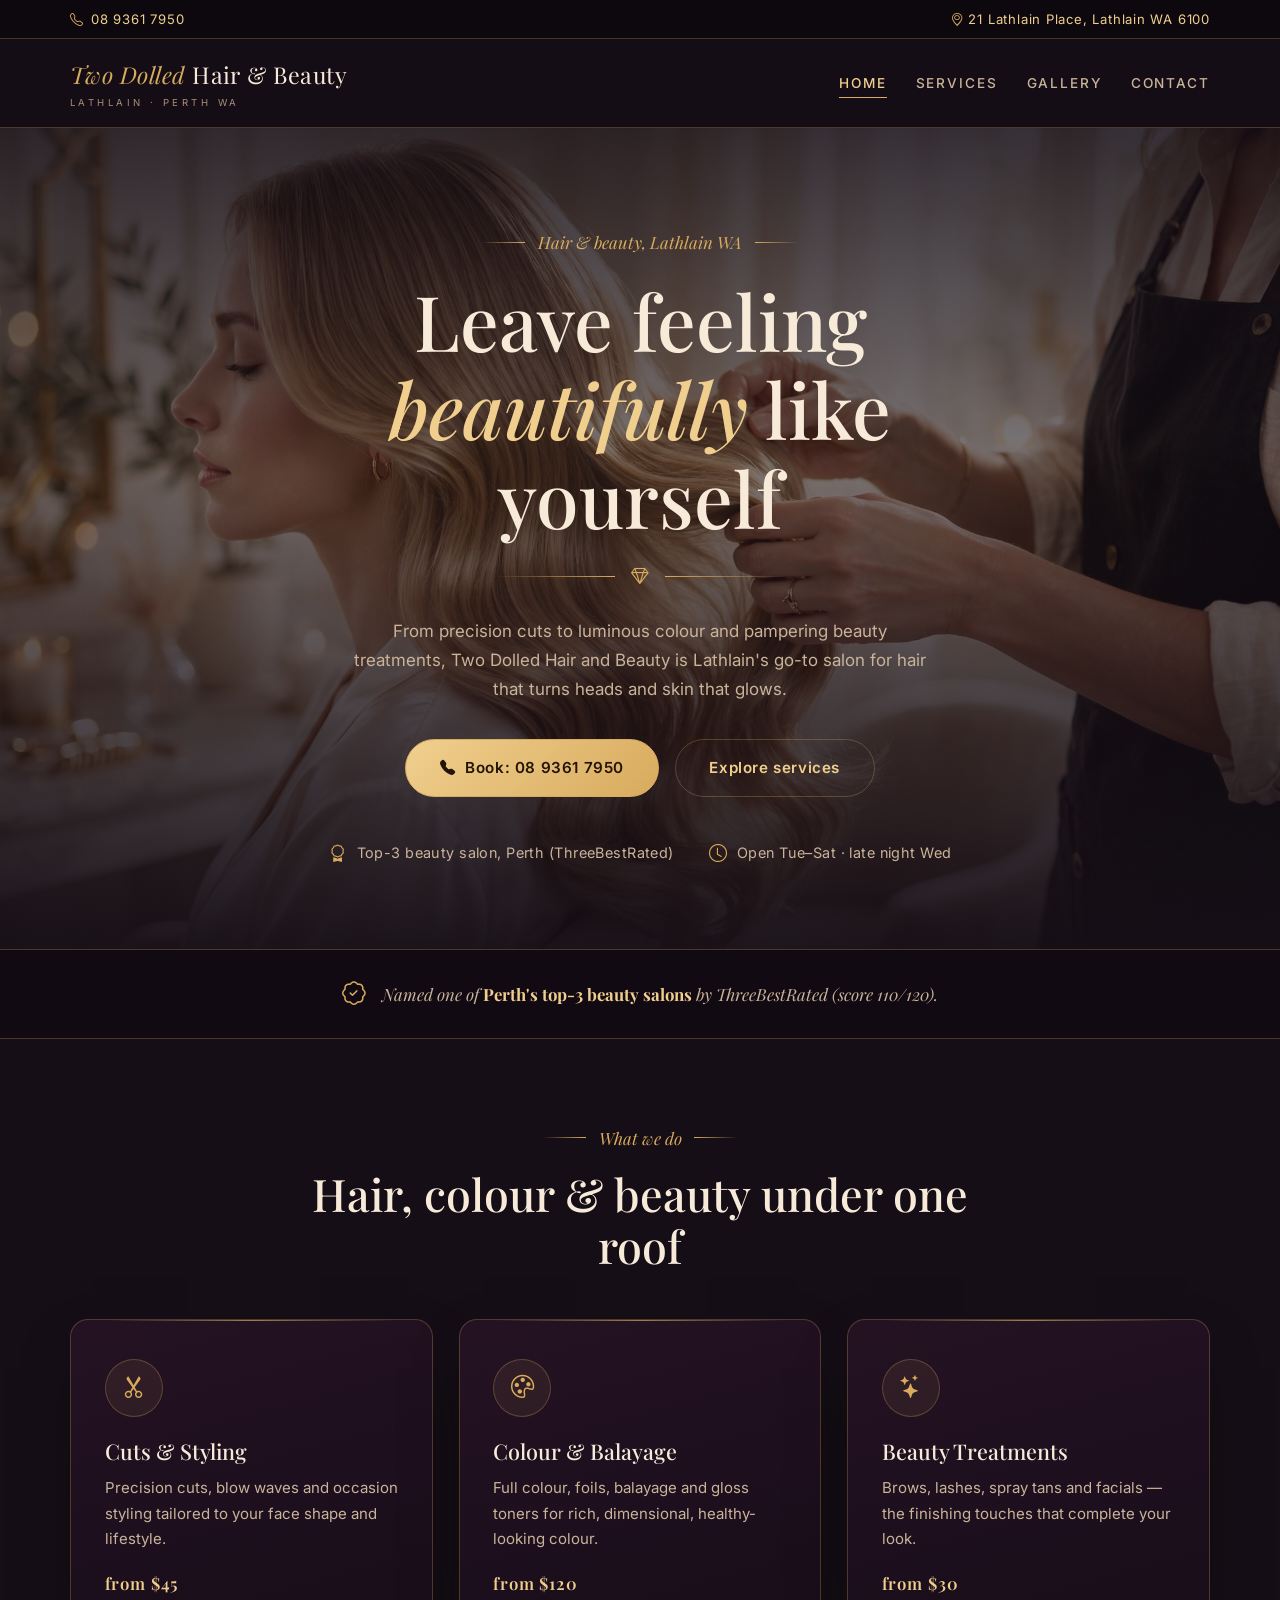
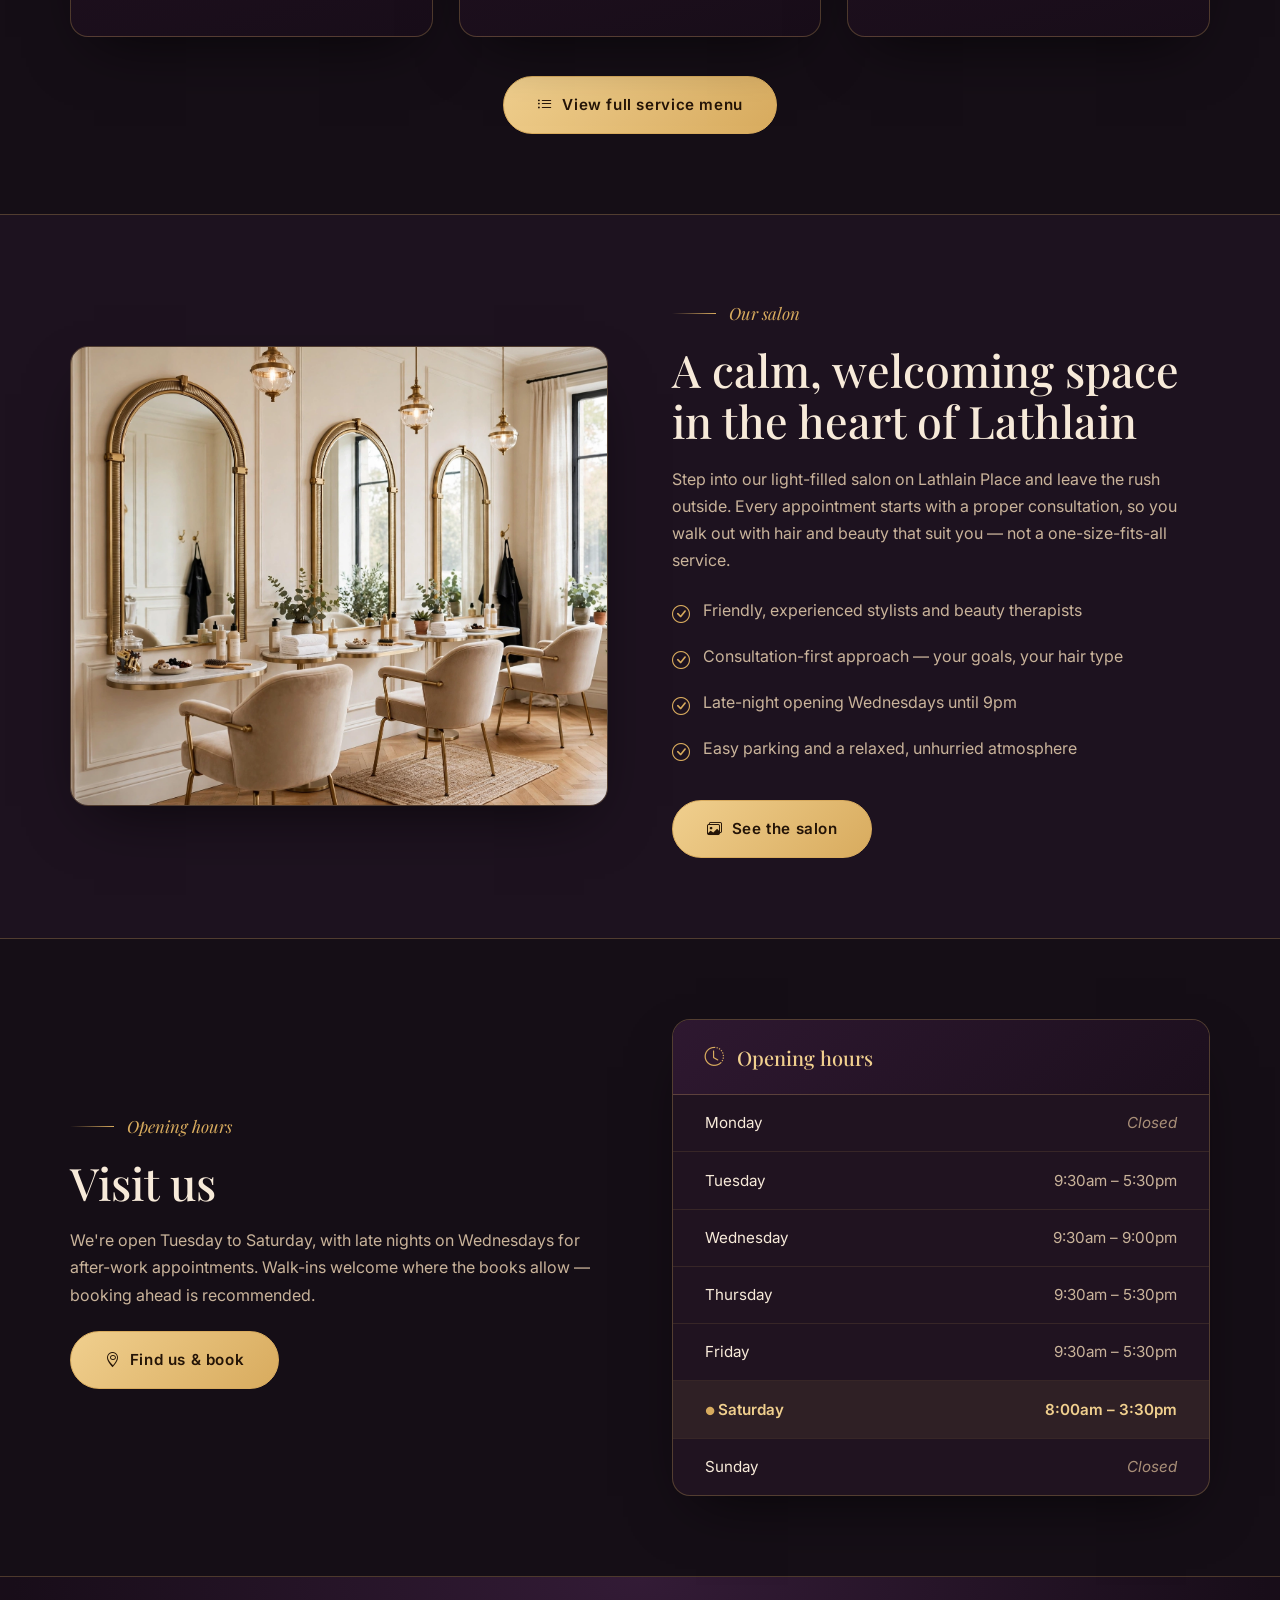
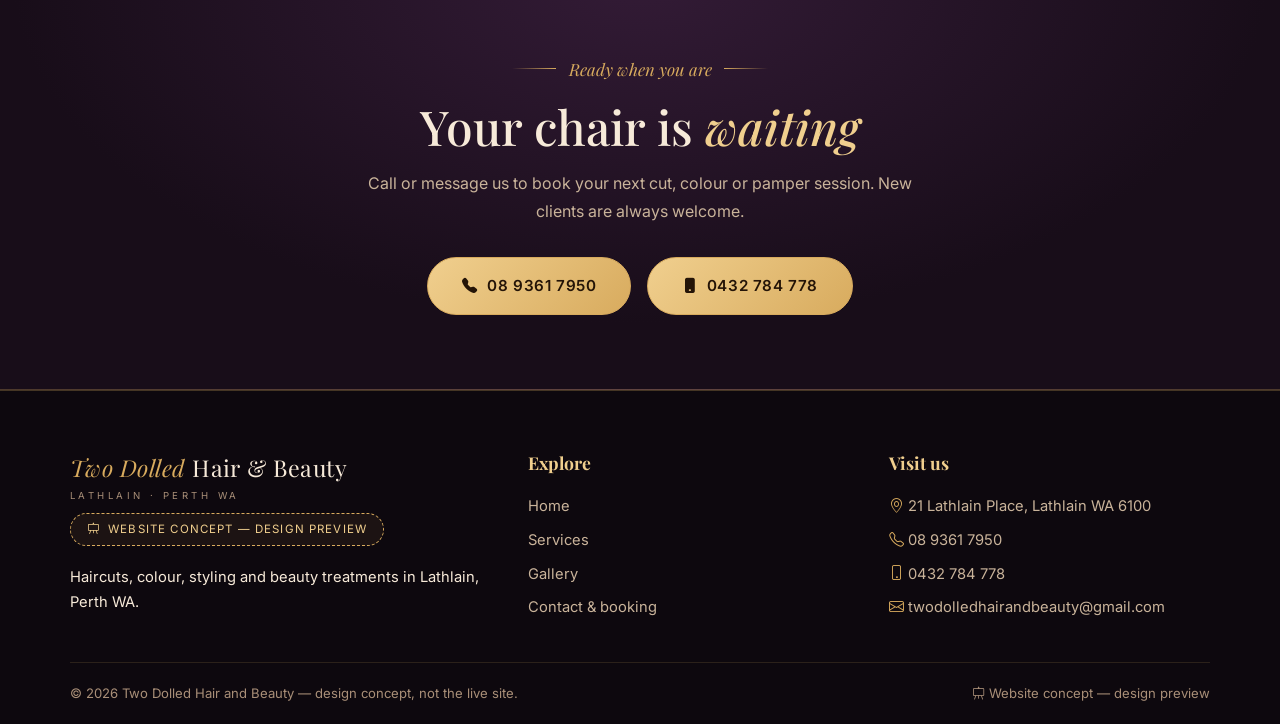
==== index.html @ 464ee89d "Demo website concept for Two Dolled Hair and Beauty (Perth, WA)" ====
<!DOCTYPE html>
<html lang="en-AU">
<head>
  <meta charset="UTF-8">
  <meta name="viewport" content="width=device-width, initial-scale=1.0">
  <title>Two Dolled Hair and Beauty | Hair &amp; Beauty Salon in Lathlain, Perth WA</title>
  <meta name="description" content="Two Dolled Hair and Beauty — haircuts, colour, styling and beauty treatments at 21 Lathlain Place, Lathlain WA 6100. Named one of Perth's top-3 beauty salons by ThreeBestRated. Call 08 9361 7950.">
  <meta name="keywords" content="hair salon Lathlain, beauty salon Perth WA, haircuts Lathlain Place, balayage Perth, Two Dolled Hair and Beauty">
  <meta property="og:title" content="Two Dolled Hair and Beauty | Lathlain, Perth WA">
  <meta property="og:description" content="Hair & beauty salon in Lathlain, Perth — named one of Perth's top-3 beauty salons by ThreeBestRated.">
  <meta property="og:type" content="website">
  <link rel="stylesheet" href="https://cdn.jsdelivr.net/npm/bootstrap-icons@1.11.3/font/bootstrap-icons.min.css">
  <link rel="stylesheet" href="styles.css">
</head>
<body>

  <div class="topstrip">
    <div class="wrap">
      <span><a href="tel:+61893617950"><i class="bi bi-telephone"></i> 08 9361 7950</a></span>
      <span><i class="bi bi-geo-alt"></i> 21 Lathlain Place, Lathlain WA 6100</span>
    </div>
  </div>

  <nav class="nav" aria-label="Main navigation">
    <div class="wrap">
      <a href="index.html" class="brand"><em>Two Dolled</em> Hair &amp; Beauty<small>Lathlain · Perth WA</small></a>
      <button class="nav-toggle" aria-label="Open menu" aria-expanded="false"><i class="bi bi-list"></i></button>
      <ul class="navlinks">
        <li><a href="index.html" class="active" aria-current="page">Home</a></li>
        <li><a href="services.html">Services</a></li>
        <li><a href="gallery.html">Gallery</a></li>
        <li><a href="contact.html">Contact</a></li>
      </ul>
    </div>
  </nav>

  <header class="hero">
    <div class="hero-bg" aria-hidden="true">
      <img src="images/hero-styling.webp" alt="" loading="eager">
      <div class="hero-veil"></div>
    </div>
    <div class="hero-inner">
      <div class="wrap">
        <span class="eyebrow center">Hair &amp; beauty, Lathlain WA</span>
        <h1>Leave feeling <em>beautifully</em> like yourself</h1>
        <div class="gold-rule" aria-hidden="true"><span></span><i class="bi bi-gem"></i><span></span></div>
        <p class="lede">From precision cuts to luminous colour and pampering beauty treatments, Two Dolled Hair and Beauty is Lathlain's go-to salon for hair that turns heads and skin that glows.</p>
        <div class="hero-cta">
          <a class="btn gold" href="tel:+61893617950"><i class="bi bi-telephone-fill"></i> Book: 08 9361 7950</a>
          <a class="btn ghost" href="services.html">Explore services</a>
        </div>
        <div class="hero-meta">
          <div><i class="bi bi-award"></i> Top-3 beauty salon, Perth (ThreeBestRated)</div>
          <div><i class="bi bi-clock"></i> Open Tue–Sat · late night Wed</div>
        </div>
      </div>
    </div>
  </header>

  <div class="award">
    <div class="wrap">
      <i class="bi bi-patch-check"></i>
      <p>Named one of <strong>Perth's top-3 beauty salons</strong> by ThreeBestRated (score 110/120).</p>
    </div>
  </div>

  <main>
    <section>
      <div class="wrap">
        <div style="text-align:center; max-width:44rem; margin:0 auto 3rem;">
          <span class="eyebrow center">What we do</span>
          <h2 class="serif" style="font-size:clamp(2rem,3.6vw,2.8rem);">Hair, colour &amp; beauty under one roof</h2>
        </div>
        <div class="grid-3">
          <article class="card">
            <div class="icon-tile"><i class="bi bi-scissors"></i></div>
            <h3>Cuts &amp; Styling</h3>
            <p>Precision cuts, blow waves and occasion styling tailored to your face shape and lifestyle.</p>
            <span class="from">from $45</span>
          </article>
          <article class="card">
            <div class="icon-tile"><i class="bi bi-palette"></i></div>
            <h3>Colour &amp; Balayage</h3>
            <p>Full colour, foils, balayage and gloss toners for rich, dimensional, healthy-looking colour.</p>
            <span class="from">from $120</span>
          </article>
          <article class="card">
            <div class="icon-tile"><i class="bi bi-stars"></i></div>
            <h3>Beauty Treatments</h3>
            <p>Brows, lashes, spray tans and facials — the finishing touches that complete your look.</p>
            <span class="from">from $30</span>
          </article>
        </div>
        <p style="text-align:center; margin-top:2.4rem;"><a class="btn" href="services.html"><i class="bi bi-list-ul"></i> View full service menu</a></p>
      </div>
    </section>

    <section class="section-alt">
      <div class="wrap split">
        <div>
          <img class="round" src="images/salon-interior.webp" alt="Bright, elegant interior of the Two Dolled Hair and Beauty salon" loading="lazy">
        </div>
        <div>
          <span class="eyebrow">Our salon</span>
          <h2>A calm, welcoming space in the heart of Lathlain</h2>
          <p>Step into our light-filled salon on Lathlain Place and leave the rush outside. Every appointment starts with a proper consultation, so you walk out with hair and beauty that suit you — not a one-size-fits-all service.</p>
          <ul class="checklist">
            <li><i class="bi bi-check-circle"></i><span>Friendly, experienced stylists and beauty therapists</span></li>
            <li><i class="bi bi-check-circle"></i><span>Consultation-first approach — your goals, your hair type</span></li>
            <li><i class="bi bi-check-circle"></i><span>Late-night opening Wednesdays until 9pm</span></li>
            <li><i class="bi bi-check-circle"></i><span>Easy parking and a relaxed, unhurried atmosphere</span></li>
          </ul>
          <a class="btn gold" href="gallery.html"><i class="bi bi-images"></i> See the salon</a>
        </div>
      </div>
    </section>

    <section>
      <div class="wrap split">
        <div>
          <span class="eyebrow">Opening hours</span>
          <h2>Visit us</h2>
          <p>We're open Tuesday to Saturday, with late nights on Wednesdays for after-work appointments. Walk-ins welcome where the books allow — booking ahead is recommended.</p>
          <p style="margin-top:1.4rem;"><a class="btn" href="contact.html"><i class="bi bi-geo-alt"></i> Find us &amp; book</a></p>
        </div>
        <div class="hours-card">
          <header><i class="bi bi-clock-history"></i><h3>Opening hours</h3></header>
          <table class="hours-table">
            <tbody>
              <tr><td>Monday</td><td class="closed">Closed</td></tr>
              <tr><td>Tuesday</td><td>9:30am – 5:30pm</td></tr>
              <tr><td>Wednesday</td><td>9:30am – 9:00pm</td></tr>
              <tr><td>Thursday</td><td>9:30am – 5:30pm</td></tr>
              <tr><td>Friday</td><td>9:30am – 5:30pm</td></tr>
              <tr class="today"><td>Saturday</td><td>8:00am – 3:30pm</td></tr>
              <tr><td>Sunday</td><td class="closed">Closed</td></tr>
            </tbody>
          </table>
        </div>
      </div>
    </section>

    <section class="cta-band">
      <div class="wrap">
        <span class="eyebrow center">Ready when you are</span>
        <h2>Your chair is <em>waiting</em></h2>
        <p>Call or message us to book your next cut, colour or pamper session. New clients are always welcome.</p>
        <div class="phone-row">
          <a class="btn gold" href="tel:+61893617950"><i class="bi bi-telephone-fill"></i> 08 9361 7950</a>
          <a class="btn" href="tel:+61432784778"><i class="bi bi-phone-fill"></i> 0432 784 778</a>
        </div>
      </div>
    </section>
  </main>

  <footer>
    <div class="wrap">
      <div class="foot-grid">
        <div>
          <a href="index.html" class="brand"><em>Two Dolled</em> Hair &amp; Beauty<small>Lathlain · Perth WA</small></a>
          <span class="concept-badge"><i class="bi bi-easel"></i> Website concept — design preview</span>
          <p style="font-size:.92rem; color:var(--charcoal-soft);">Haircuts, colour, styling and beauty treatments in Lathlain, Perth WA.</p>
        </div>
        <div>
          <h4>Explore</h4>
          <ul>
            <li><a href="index.html">Home</a></li>
            <li><a href="services.html">Services</a></li>
            <li><a href="gallery.html">Gallery</a></li>
            <li><a href="contact.html">Contact &amp; booking</a></li>
          </ul>
        </div>
        <div>
          <h4>Visit us</h4>
          <ul>
            <li><i class="bi bi-geo-alt" style="color:var(--gold);"></i> 21 Lathlain Place, Lathlain WA 6100</li>
            <li><a href="tel:+61893617950"><i class="bi bi-telephone" style="color:var(--gold);"></i> 08 9361 7950</a></li>
            <li><a href="tel:+61432784778"><i class="bi bi-phone" style="color:var(--gold);"></i> 0432 784 778</a></li>
            <li><a href="mailto:twodolledhairandbeauty@gmail.com"><i class="bi bi-envelope" style="color:var(--gold);"></i> twodolledhairandbeauty@gmail.com</a></li>
          </ul>
        </div>
      </div>
      <div class="foot-base">
        <span>© 2026 Two Dolled Hair and Beauty — design concept, not the live site.</span>
        <span><i class="bi bi-easel"></i> Website concept — design preview</span>
      </div>
    </div>
  </footer>
<script>
(function(){
  var t=document.querySelector('.nav-toggle'),n=document.querySelector('.navlinks');
  if(t&&n){t.addEventListener('click',function(){var o=n.classList.toggle('open');t.setAttribute('aria-expanded',o);});}
})();
</script>
</body>
</html>
---- styles.css ----
/* ============================================================
   Two Dolled Hair and Beauty — GLAM DARK design concept
   Palette: deep plum/noir + champagne gold. Moody, luxurious.
   ============================================================ */
@import url('https://fonts.googleapis.com/css2?family=Playfair+Display:ital,wght@0,400;0,500;0,600;0,700;1,400;1,500;1,600&family=Inter:wght@300;400;500;600&display=swap');

:root {
  --noir: #150e16;
  --noir-2: #1d121f;
  --plum: #2a1530;
  --plum-deep: #241223;
  --gold: #d8ab5e;
  --gold-bright: #f0cf8e;
  --gold-dim: rgba(216, 171, 94, .28);
  --cream: #f7ead9;
  --cream-dim: #c9b39a;
  --muted: #a98f78;
  --card: #201320;
  --shadow: 0 24px 60px -24px rgba(0, 0, 0, .7);
  --radius: 18px;
}

* { margin: 0; padding: 0; box-sizing: border-box; }

html { scroll-behavior: smooth; }

body {
  font-family: 'Inter', system-ui, sans-serif;
  background: var(--noir);
  color: var(--cream);
  line-height: 1.7;
  font-weight: 400;
  -webkit-font-smoothing: antialiased;
  overflow-x: hidden;
}

h1, h2, h3, .serif { font-family: 'Playfair Display', Georgia, serif; font-weight: 500; line-height: 1.15; }

img { max-width: 100%; display: block; }

a { color: inherit; text-decoration: none; }

.wrap { width: min(1140px, 92%); margin: 0 auto; }

/* ---------- top strip + nav ---------- */
.topstrip {
  background: #0d080e;
  color: var(--gold-bright);
  font-size: .82rem;
  letter-spacing: .06em;
  border-bottom: 1px solid var(--gold-dim);
}
.topstrip .wrap {
  display: flex; justify-content: space-between; align-items: center;
  padding: .5rem 0; gap: 1rem; flex-wrap: wrap;
}
.topstrip a { display: inline-flex; align-items: center; gap: .45rem; color: var(--gold-bright); }
.topstrip a:hover { color: #fff; }
.topstrip .bi { color: var(--gold); }

.nav { background: rgba(21, 14, 22, .92); backdrop-filter: blur(10px); position: sticky; top: 0; z-index: 50; border-bottom: 1px solid var(--gold-dim); }
.nav .wrap { display: flex; align-items: center; justify-content: space-between; padding: 1rem 0; gap: 1rem; }
.brand { font-family: 'Playfair Display', serif; font-size: 1.45rem; letter-spacing: .02em; color: var(--cream); }
.brand em { color: var(--gold); font-style: italic; }
.brand small { display: block; font-family: 'Inter', sans-serif; font-size: .6rem; letter-spacing: .36em; text-transform: uppercase; color: var(--muted); }
.navlinks { display: flex; gap: 1.8rem; list-style: none; }
.navlinks a {
  font-size: .85rem; letter-spacing: .14em; text-transform: uppercase; font-weight: 500;
  padding: .4rem 0; position: relative; color: var(--cream-dim);
}
.navlinks a::after {
  content: ""; position: absolute; left: 0; bottom: 0; height: 1px; width: 0;
  background: var(--gold); transition: width .28s ease;
}
.navlinks a:hover::after, .navlinks a.active::after { width: 100%; }
.navlinks a:hover, .navlinks a.active { color: var(--gold-bright); }
.nav-toggle {
  display: none;
  background: none;
  border: 1px solid var(--gold-dim);
  color: var(--gold);
  font-size: 1.5rem;
  line-height: 1;
  border-radius: 10px;
  padding: 0.5rem 0.85rem;
  cursor: pointer;
}

/* ---------- buttons ---------- */
.btn {
  display: inline-flex; align-items: center; gap: .6rem;
  background: linear-gradient(135deg, var(--gold-bright), var(--gold));
  color: #241407;
  padding: .95rem 2.1rem; border-radius: 999px; font-weight: 600; font-size: .95rem;
  letter-spacing: .04em; border: 1px solid var(--gold);
  transition: transform .2s ease, box-shadow .2s ease, filter .2s ease;
}
.btn:hover { transform: translateY(-2px); box-shadow: 0 14px 34px -10px rgba(216, 171, 94, .5); filter: brightness(1.05); }
.btn.gold { background: linear-gradient(135deg, var(--gold-bright), var(--gold)); border-color: var(--gold); color: #241407; }
.btn.ghost { background: transparent; color: var(--gold-bright); border: 1px solid var(--gold-dim); }
.btn.ghost:hover { background: rgba(216, 171, 94, .1); box-shadow: none; }

/* ---------- eyebrow labels ---------- */
.eyebrow {
  font-family: 'Playfair Display', serif; font-style: italic; color: var(--gold);
  font-size: 1.05rem; display: inline-flex; align-items: center; gap: .8rem; margin-bottom: 1rem;
}
.eyebrow::before, .eyebrow.center::after { content: ""; width: 44px; height: 1px; background: linear-gradient(90deg, transparent, var(--gold)); }
.eyebrow.center::after { background: linear-gradient(90deg, var(--gold), transparent); }
.eyebrow.center { justify-content: center; }
.eyebrow.center::before { background: linear-gradient(90deg, transparent, var(--gold)); }

section { padding: 5rem 0; }
.section-alt { background: var(--noir-2); border-top: 1px solid var(--gold-dim); border-bottom: 1px solid var(--gold-dim); }

/* ---------- hero (full-bleed dark) ---------- */
.hero { position: relative; min-height: 88vh; display: flex; align-items: center; overflow: hidden; }
.hero-bg { position: absolute; inset: 0; }
.hero-bg img { width: 100%; height: 100%; object-fit: cover; }
.hero-veil {
  position: absolute; inset: 0;
  background:
    linear-gradient(180deg, rgba(21,14,22,.86) 0%, rgba(21,14,22,.55) 42%, rgba(21,14,22,.96) 100%),
    radial-gradient(60% 55% at 50% 38%, rgba(216,171,94,.14), transparent 70%);
}
.hero-inner { position: relative; z-index: 2; width: 100%; text-align: center; padding: 6rem 0 5rem; }
.hero-inner .eyebrow { margin-bottom: 1.2rem; }
.hero h1 { font-size: clamp(2.7rem, 6vw, 4.8rem); margin: 0 auto 1.3rem; max-width: 16ch; color: var(--cream); }
.hero h1 em { color: var(--gold-bright); font-style: italic; }
.gold-rule { display: flex; align-items: center; justify-content: center; gap: 1rem; margin: 0 auto 1.6rem; }
.gold-rule span { display: block; width: 120px; height: 1px; background: linear-gradient(90deg, transparent, var(--gold)); }
.gold-rule span:last-child { background: linear-gradient(90deg, var(--gold), transparent); }
.gold-rule .bi { color: var(--gold); font-size: 1.1rem; }
.hero p.lede { font-size: 1.06rem; color: var(--cream-dim); max-width: 36rem; margin: 0 auto 2.2rem; }
.hero-cta { display: flex; gap: 1rem; flex-wrap: wrap; justify-content: center; margin-bottom: 2.6rem; }
.hero-meta { display: flex; gap: 2.2rem; flex-wrap: wrap; justify-content: center; }
.hero-meta div { display: flex; align-items: center; gap: .6rem; font-size: .9rem; color: var(--cream-dim); letter-spacing: .03em; }
.hero-meta .bi { color: var(--gold); font-size: 1.1rem; }

/* ---------- award strip ---------- */
.award {
  border-top: 1px solid var(--gold-dim); border-bottom: 1px solid var(--gold-dim);
  padding: 1.5rem 0; background: #120a13;
}
.award .wrap { display: flex; align-items: center; justify-content: center; gap: 1rem; text-align: center; flex-wrap: wrap; }
.award .bi { color: var(--gold); font-size: 1.5rem; }
.award p { font-family: 'Playfair Display', serif; font-style: italic; font-size: 1.05rem; color: var(--cream-dim); }
.award strong { font-style: normal; color: var(--gold-bright); }

/* ---------- cards ---------- */
.grid-3 { display: grid; grid-template-columns: repeat(3, 1fr); gap: 1.6rem; }
.grid-2 { display: grid; grid-template-columns: repeat(2, 1fr); gap: 1.6rem; }
.card {
  background: linear-gradient(165deg, var(--plum-deep), #180d19);
  border-radius: var(--radius); padding: 2.4rem 2.1rem;
  box-shadow: var(--shadow);
  border: 1px solid var(--gold-dim);
  transition: transform .25s ease, box-shadow .25s ease, border-color .25s ease;
  position: relative; overflow: hidden;
}
.card::after {
  content: ""; position: absolute; top: 0; left: 10%; right: 10%; height: 1px;
  background: linear-gradient(90deg, transparent, var(--gold), transparent); opacity: .7;
}
.card:hover { transform: translateY(-6px); border-color: rgba(216,171,94,.55); }
.icon-tile {
  width: 58px; height: 58px; border-radius: 50%; display: grid; place-items: center;
  background: rgba(216, 171, 94, .08);
  border: 1px solid var(--gold-dim); margin-bottom: 1.4rem;
}
.icon-tile .bi { font-size: 1.45rem; color: var(--gold); }
.card h3 { font-size: 1.35rem; margin-bottom: .7rem; color: var(--cream); }
.card p { color: var(--cream-dim); font-size: .94rem; }
.card .from { display: block; margin-top: 1.1rem; font-weight: 600; color: var(--gold-bright); letter-spacing: .05em; font-family: 'Playfair Display', serif; font-size: 1.05rem; }

/* ---------- about split ---------- */
.split { display: grid; grid-template-columns: 1fr 1fr; gap: 4rem; align-items: center; }
.split img.round { border-radius: var(--radius); box-shadow: var(--shadow); border: 1px solid var(--gold-dim); width: 100%; height: 460px; object-fit: cover; }
.split h2 { font-size: clamp(2rem, 3.6vw, 2.8rem); margin-bottom: 1.2rem; color: var(--cream); }
.split h2 em { color: var(--gold-bright); font-style: italic; }
.split p { color: var(--cream-dim); margin-bottom: 1.1rem; }
.checklist { list-style: none; margin: 1.4rem 0 2rem; display: grid; gap: .8rem; }
.checklist li { display: flex; gap: .8rem; align-items: flex-start; color: var(--cream-dim); }
.checklist .bi { color: var(--gold); font-size: 1.1rem; margin-top: .2rem; }

/* ---------- hours table ---------- */
.hours-card { background: var(--card); border-radius: var(--radius); border: 1px solid var(--gold-dim); box-shadow: var(--shadow); overflow: hidden; }
.hours-card header { background: linear-gradient(135deg, #2e1830, #1c0f1d); color: var(--gold-bright); padding: 1.3rem 2rem; display: flex; align-items: center; gap: .8rem; border-bottom: 1px solid var(--gold-dim); }
.hours-card header .bi { color: var(--gold); font-size: 1.2rem; }
.hours-card header h3 { font-size: 1.25rem; }
.hours-table { width: 100%; border-collapse: collapse; }
.hours-table td { padding: .95rem 2rem; border-bottom: 1px solid rgba(216,171,94,.12); font-size: .95rem; color: var(--cream-dim); }
.hours-table tr:last-child td { border-bottom: none; }
.hours-table td:first-child { color: var(--cream); }
.hours-table td:last-child { text-align: right; }
.hours-table td.closed { color: var(--muted); font-style: italic; }
.hours-table tr.today td { background: rgba(216,171,94,.08); font-weight: 600; color: var(--gold-bright); }
.hours-table tr.today td:first-child::before { content: "● "; color: var(--gold); font-size: .7rem; }

/* ---------- CTA band ---------- */
.cta-band {
  background: radial-gradient(70% 120% at 50% 0%, #331b36 0%, #180d19 70%);
  border-top: 1px solid var(--gold-dim); border-bottom: 1px solid var(--gold-dim);
  text-align: center; padding: 4.6rem 0;
}
.cta-band h2 { font-size: clamp(2rem, 3.8vw, 3rem); margin-bottom: 1rem; color: var(--cream); }
.cta-band h2 em { color: var(--gold-bright); font-style: italic; }
.cta-band p { color: var(--cream-dim); max-width: 36rem; margin: 0 auto 2rem; }
.cta-band .phone-row { display: flex; gap: 1rem; justify-content: center; flex-wrap: wrap; margin-top: 1.6rem; }

/* ---------- service menu ---------- */
.menu-group { margin-bottom: 3rem; }
.menu-group > h3 { display: flex; align-items: center; gap: .9rem; font-size: 1.7rem; margin-bottom: 1.4rem; color: var(--cream); }
.menu-group > h3 .icon-tile { margin: 0; width: 52px; height: 52px; }
.menu-list { background: var(--card); border: 1px solid var(--gold-dim); border-radius: var(--radius); overflow: hidden; }
.menu-row {
  display: flex; justify-content: space-between; align-items: baseline; gap: 1.2rem;
  padding: 1.15rem 1.8rem; border-bottom: 1px solid rgba(216,171,94,.12);
}
.menu-row:last-child { border-bottom: none; }
.menu-row .name { font-weight: 500; color: var(--cream); }
.menu-row .name small { display: block; font-weight: 400; color: var(--muted); font-size: .85rem; }
.menu-row .price { font-family: 'Playfair Display', serif; color: var(--gold-bright); font-size: 1.1rem; white-space: nowrap; }
.price-note { font-size: .85rem; color: var(--muted); font-style: italic; margin-top: 1rem; }

/* ---------- gallery ---------- */
.gallery-grid { display: grid; grid-template-columns: repeat(2, 1fr); gap: 1.4rem; }
.gallery-grid figure { position: relative; overflow: hidden; border-radius: var(--radius); border: 1px solid var(--gold-dim); box-shadow: var(--shadow); }
.gallery-grid figure.tall { grid-row: span 2; }
.gallery-grid img { width: 100%; height: 100%; object-fit: cover; aspect-ratio: 4 / 3; transition: transform .5s ease; }
.gallery-grid figure.tall img { aspect-ratio: 3 / 4.2; }
.gallery-grid figure:hover img { transform: scale(1.05); }
.gallery-grid figcaption {
  position: absolute; bottom: 0; left: 0; right: 0; padding: 2.6rem 1.4rem 1.1rem;
  background: linear-gradient(transparent, rgba(13, 8, 14, .85));
  color: var(--cream); font-size: .9rem; letter-spacing: .05em;
}
.gallery-grid figcaption .bi { color: var(--gold); margin-right: .5rem; }

/* ---------- contact ---------- */
.contact-grid { display: grid; grid-template-columns: 1fr 1fr; gap: 2.2rem; align-items: start; }
.contact-card {
  background: var(--card); border: 1px solid var(--gold-dim); border-radius: var(--radius);
  padding: 2.2rem; box-shadow: var(--shadow);
}
.contact-card h3 { font-size: 1.4rem; margin-bottom: 1.4rem; display: flex; align-items: center; gap: .8rem; color: var(--cream); }
.contact-card h3 .bi { color: var(--gold); }
.contact-card > p { color: var(--cream-dim); font-size: .94rem; }
.contact-line { display: flex; gap: 1rem; align-items: flex-start; padding: .9rem 0; border-bottom: 1px solid rgba(216,171,94,.12); font-size: .96rem; color: var(--cream-dim); }
.contact-line:last-child { border-bottom: none; }
.contact-line .bi { color: var(--gold); font-size: 1.2rem; margin-top: .15rem; }
.contact-line a.tel, .contact-line a.mail { font-weight: 600; color: var(--cream); }
.contact-line a.tel:hover, .contact-line a.mail:hover { color: var(--gold-bright); }
.form label { display: block; font-size: .82rem; font-weight: 500; letter-spacing: .08em; text-transform: uppercase; margin: 1rem 0 .4rem; color: var(--gold-bright); }
.form input, .form select, .form textarea {
  width: 100%; padding: .85rem 1rem; border: 1px solid var(--gold-dim); border-radius: 12px;
  font-family: inherit; font-size: .95rem; background: #120a13; color: var(--cream);
}
.form input::placeholder, .form textarea::placeholder { color: var(--muted); }
.form select option { background: #1d121f; }
.form input:focus, .form select:focus, .form textarea:focus { outline: 2px solid var(--gold); border-color: var(--gold); }
.form textarea { min-height: 120px; resize: vertical; }
.form .btn { margin-top: 1.4rem; width: 100%; justify-content: center; }
.form-note { font-size: .82rem; color: var(--muted); font-style: italic; margin-top: .9rem; text-align: center; }

/* ---------- footer ---------- */
footer { background: #0d080e; border-top: 1px solid var(--gold-dim); padding: 3.6rem 0 0; }
.foot-grid { display: grid; grid-template-columns: 1.3fr 1fr 1fr; gap: 2.5rem; padding-bottom: 2.6rem; }
.foot-grid h4 { font-family: 'Playfair Display', serif; font-size: 1.1rem; margin-bottom: 1rem; color: var(--gold-bright); }
.foot-grid ul { list-style: none; display: grid; gap: .55rem; font-size: .92rem; color: var(--cream-dim); }
.foot-grid a:hover { color: var(--gold-bright); }
.foot-grid .brand { margin-bottom: .8rem; }
.foot-grid p { color: var(--muted); }
.concept-badge {
  display: inline-flex; align-items: center; gap: .5rem;
  border: 1px dashed var(--gold); color: var(--gold-bright); border-radius: 999px;
  padding: .35rem 1rem; font-size: .72rem; letter-spacing: .1em; text-transform: uppercase;
  margin-bottom: 1.2rem; background: rgba(216, 171, 94, .07);
}
.foot-base { border-top: 1px solid rgba(216,171,94,.15); padding: 1.2rem 0; display: flex; justify-content: space-between; gap: 1rem; flex-wrap: wrap; font-size: .82rem; color: var(--muted); }

/* ---------- page hero (inner pages) ---------- */
.page-hero { text-align: center; padding: 4.5rem 0 3rem; background: radial-gradient(60% 90% at 50% 0%, #2a1530 0%, var(--noir) 75%); border-bottom: 1px solid var(--gold-dim); }
.page-hero h1 { font-size: clamp(2.2rem, 4.4vw, 3.4rem); margin: .6rem 0 1rem; color: var(--cream); }
.page-hero h1 em { color: var(--gold-bright); font-style: italic; }
.page-hero p { color: var(--cream-dim); max-width: 38rem; margin: 0 auto; }

/* ---------- responsive ---------- */
@media (max-width: 940px) {
  .split, .contact-grid { grid-template-columns: 1fr; gap: 2.6rem; }
  .grid-3 { grid-template-columns: 1fr 1fr; }
  .foot-grid { grid-template-columns: 1fr 1fr; }
  .split img.round { height: 380px; }
  section { padding: 3.8rem 0; }
}
@media (max-width: 768px) {
  /* hero becomes a compact banner + content stack */
  .hero { min-height: 0; display: block; }
  .hero-bg { position: relative; height: 300px; }
  .hero-inner { padding: 2.6rem 0 3.2rem; }
  .hero h1 { font-size: clamp(2.1rem, 9vw, 2.9rem); }
  .hero-meta { gap: 1rem 1.6rem; }
  .nav .wrap { flex-direction: row; }
  .nav-toggle {
    display: inline-flex; align-items: center; justify-content: center;
    min-width: 44px; min-height: 44px;
  }
  .navlinks {
    display: none;
    position: absolute; top: 100%; left: 0; right: 0;
    flex-direction: column; align-items: stretch; gap: 0;
    background: #150e16;
    border-bottom: 1px solid var(--gold-dim);
    box-shadow: var(--shadow);
    padding: 0.9rem 4% 1.2rem;
    z-index: 60;
  }
  .nav { position: sticky; }
  .navlinks.open { display: flex; }
  .navlinks a { display: block; padding: 0.8rem 0.2rem; font-size: 0.95rem; }
  .navlinks a::after { display: none; }
  .split img.round { height: 300px; }
  .gallery-grid img { aspect-ratio: 4 / 3; }
  .gallery-grid figure.tall img { aspect-ratio: 4 / 3.4; }
  section { padding: 3.2rem 0; }
  .cta-band { padding: 3.2rem 0; }
  .hours-table td { padding: .85rem 1.2rem; }
  .topstrip .wrap { justify-content: center; }
}
@media (max-width: 620px) {
  .grid-3, .grid-2, .gallery-grid, .foot-grid { grid-template-columns: 1fr; }
  .hero-cta .btn { width: 100%; justify-content: center; }
  .menu-row { padding: 1rem 1.2rem; }
  .contact-card { padding: 1.6rem; }
}
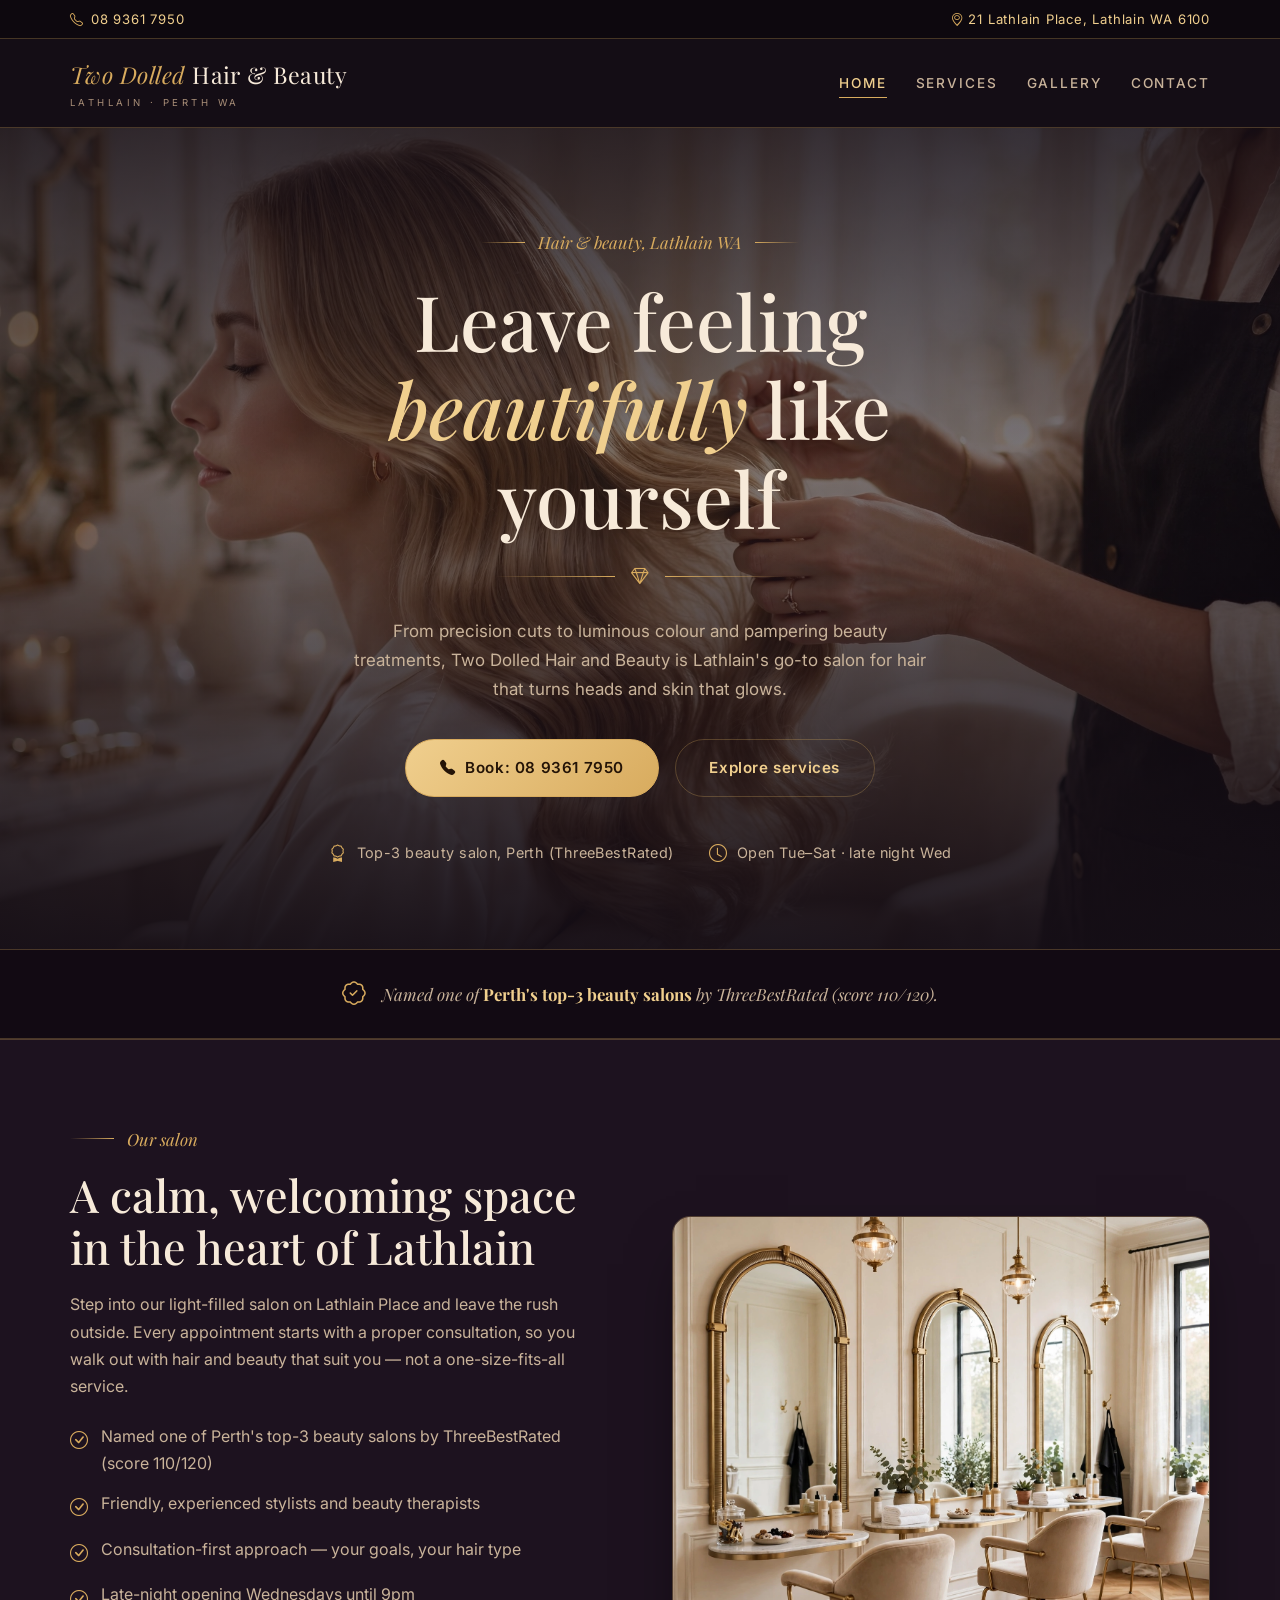
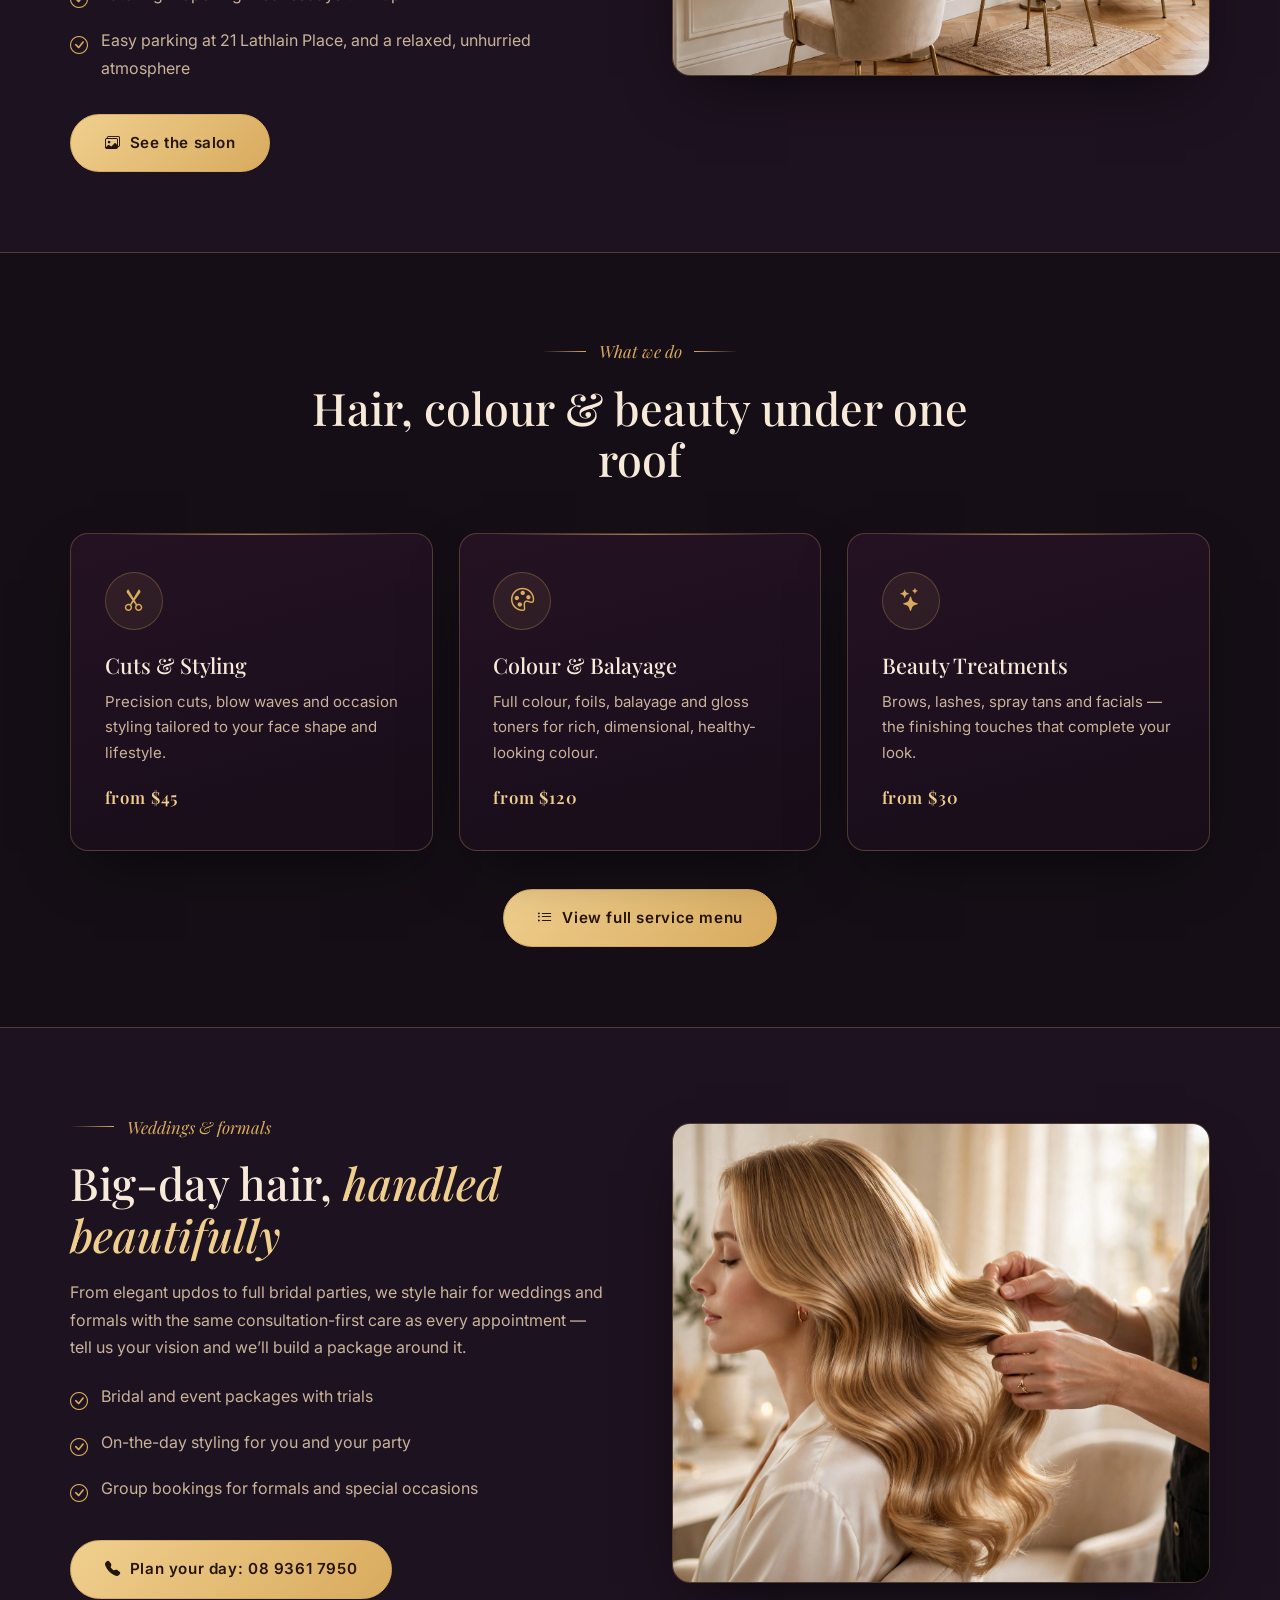
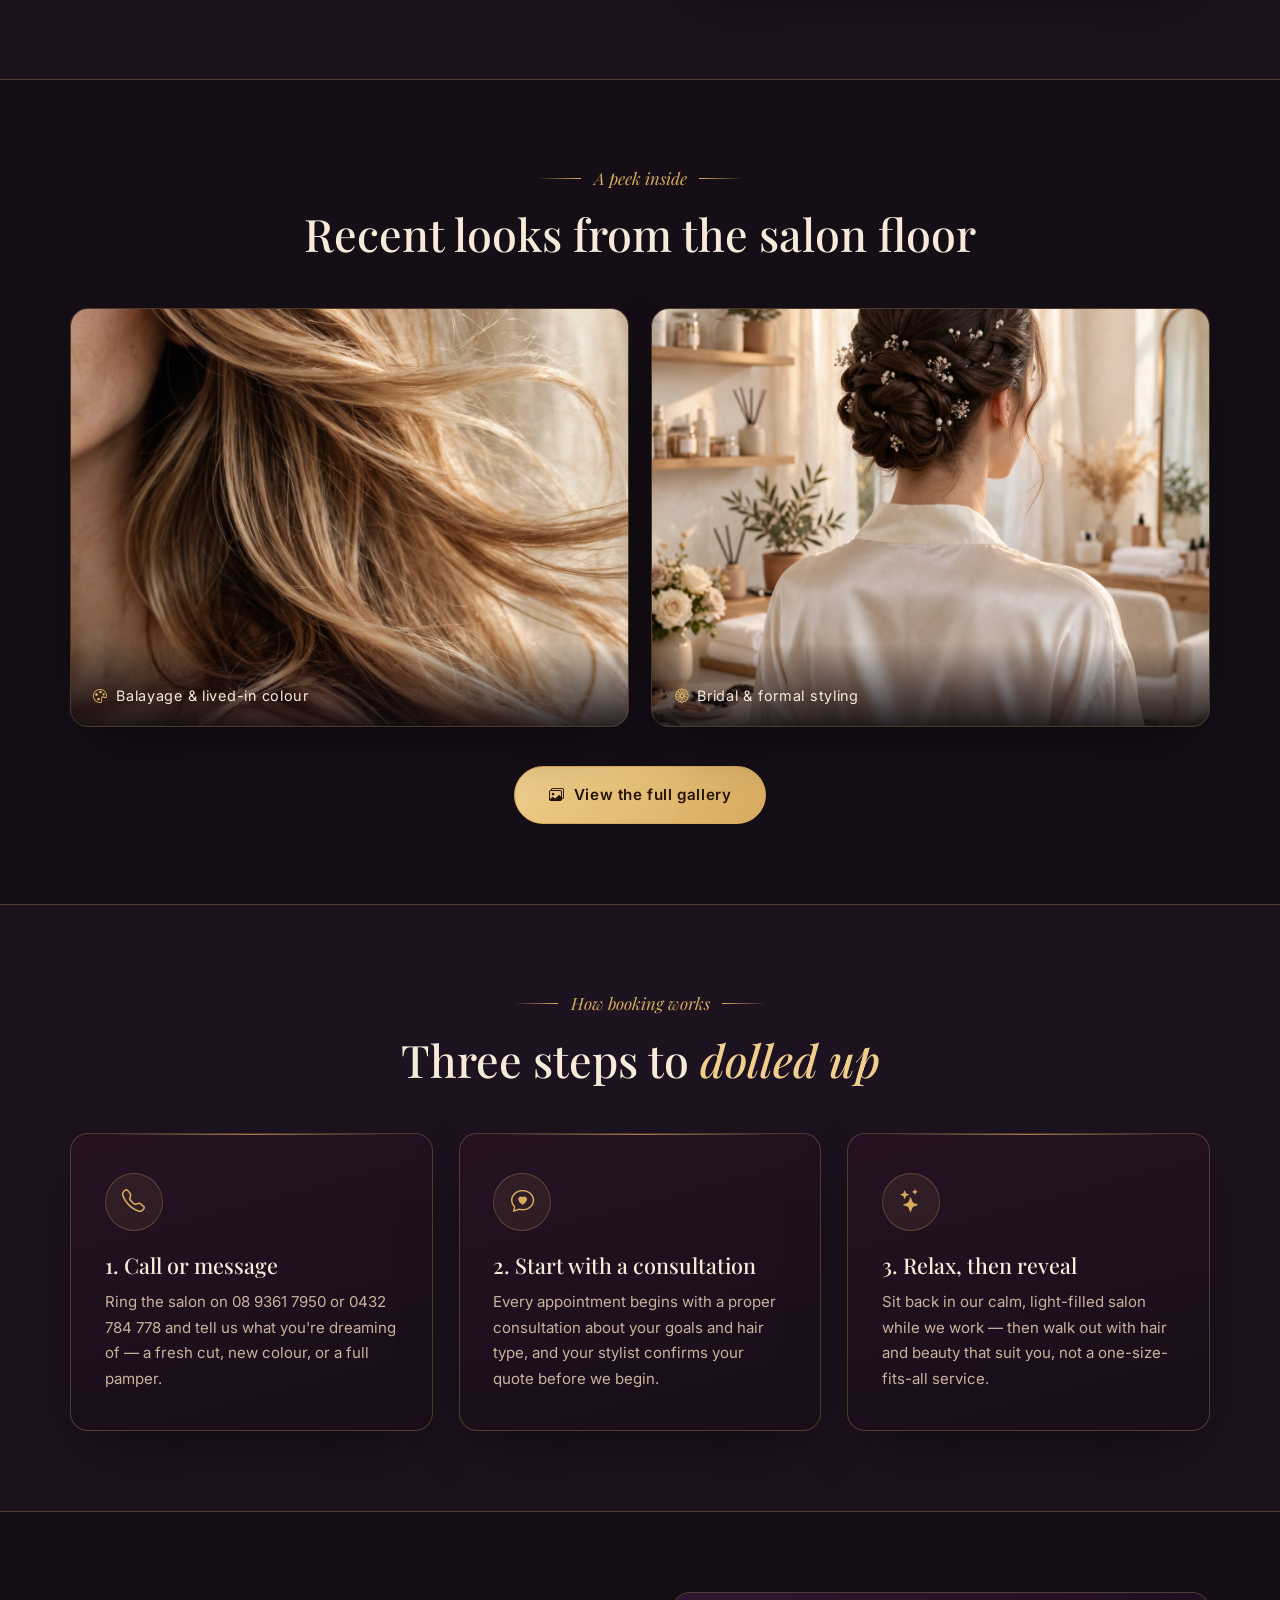
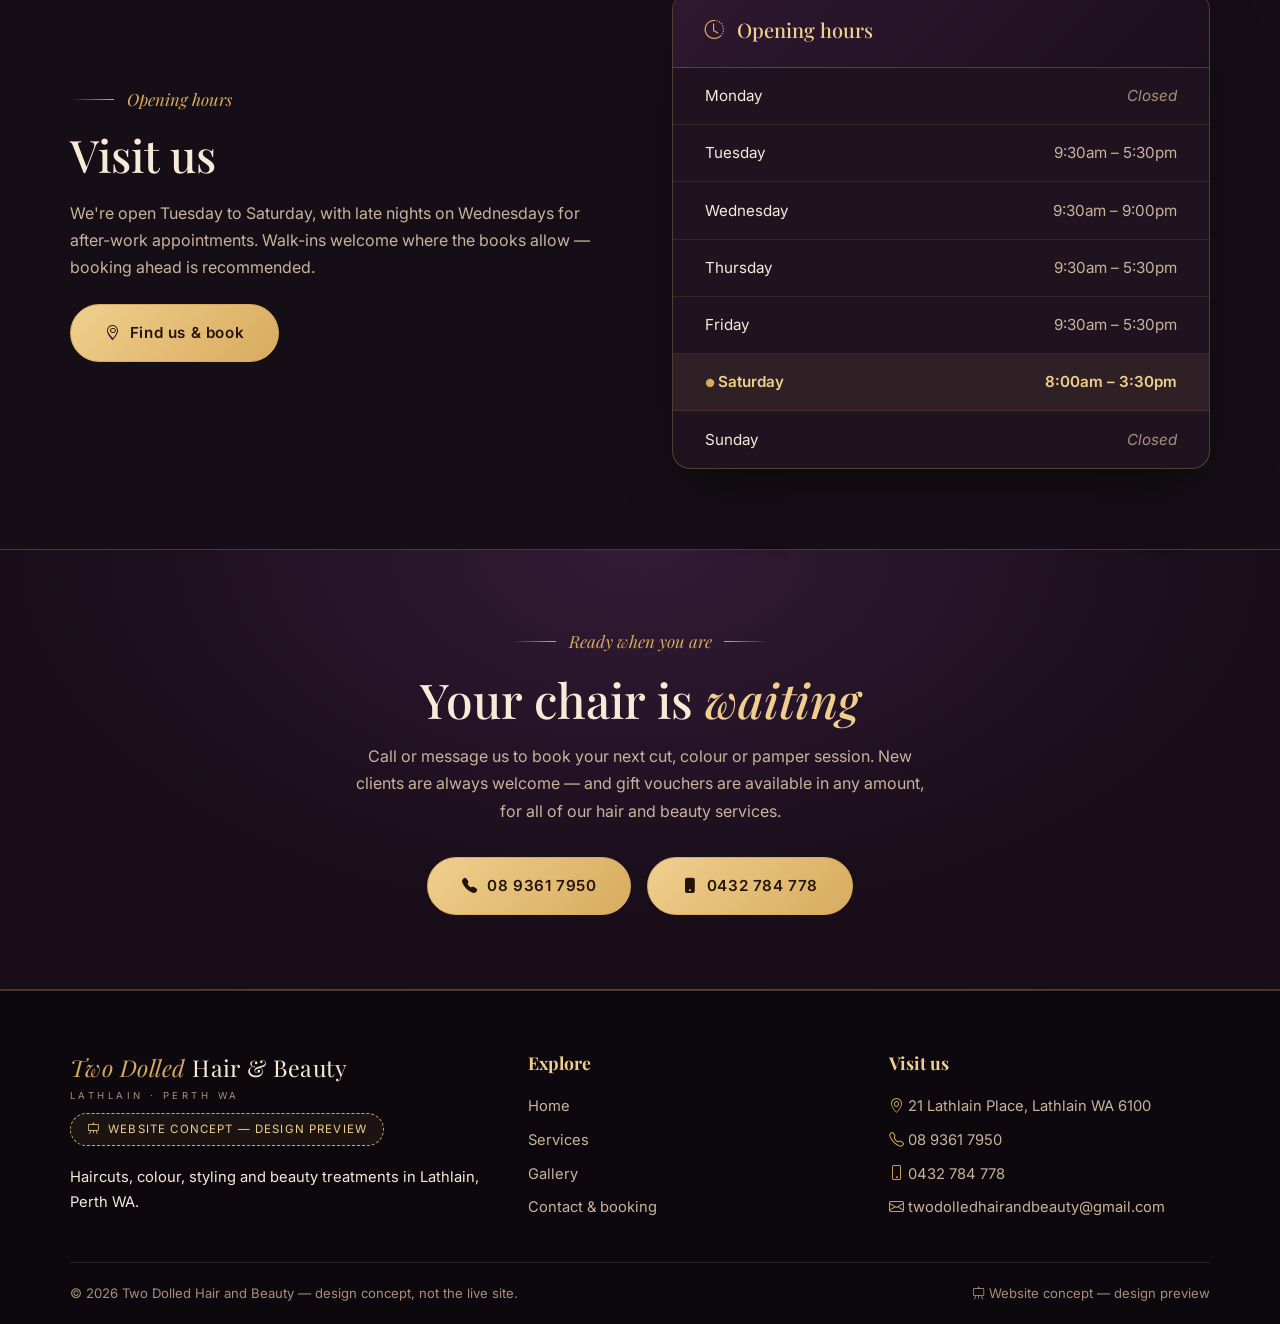
==== commit 3ef737c3: "Demo website concept for Two Dolled Hair and Beauty (Perth, WA)" ====
--- a/index.html
+++ b/index.html
@@ -65,6 +65,27 @@
   </div>
 
   <main>
+    <section class="section-alt">
+      <div class="wrap split">
+        <div>
+          <span class="eyebrow">Our salon</span>
+          <h2>A calm, welcoming space in the heart of Lathlain</h2>
+          <p>Step into our light-filled salon on Lathlain Place and leave the rush outside. Every appointment starts with a proper consultation, so you walk out with hair and beauty that suit you — not a one-size-fits-all service.</p>
+          <ul class="checklist">
+            <li><i class="bi bi-check-circle"></i><span>Named one of Perth's top-3 beauty salons by ThreeBestRated (score 110/120)</span></li>
+            <li><i class="bi bi-check-circle"></i><span>Friendly, experienced stylists and beauty therapists</span></li>
+            <li><i class="bi bi-check-circle"></i><span>Consultation-first approach — your goals, your hair type</span></li>
+            <li><i class="bi bi-check-circle"></i><span>Late-night opening Wednesdays until 9pm</span></li>
+            <li><i class="bi bi-check-circle"></i><span>Easy parking at 21 Lathlain Place, and a relaxed, unhurried atmosphere</span></li>
+          </ul>
+          <a class="btn gold" href="gallery.html"><i class="bi bi-images"></i> See the salon</a>
+        </div>
+        <div>
+          <img class="round" src="images/salon-interior.webp" alt="Bright, elegant interior of the Two Dolled Hair and Beauty salon" loading="lazy">
+        </div>
+      </div>
+    </section>
+
     <section>
       <div class="wrap">
         <div style="text-align:center; max-width:44rem; margin:0 auto 3rem;">
@@ -94,23 +115,66 @@
         <p style="text-align:center; margin-top:2.4rem;"><a class="btn" href="services.html"><i class="bi bi-list-ul"></i> View full service menu</a></p>
       </div>
     </section>
+    <section class="section-alt occasions">
+      <div class="wrap split">
+        <div>
+          <span class="eyebrow">Weddings &amp; formals</span>
+          <h2>Big-day hair, <em>handled beautifully</em></h2>
+          <p>From elegant updos to full bridal parties, we style hair for weddings and formals with the same consultation-first care as every appointment — tell us your vision and we&rsquo;ll build a package around it.</p>
+          <ul class="checklist">
+            <li><i class="bi bi-check-circle"></i><span>Bridal and event packages with trials</span></li>
+            <li><i class="bi bi-check-circle"></i><span>On-the-day styling for you and your party</span></li>
+            <li><i class="bi bi-check-circle"></i><span>Group bookings for formals and special occasions</span></li>
+          </ul>
+          <a class="btn gold" href="tel:+61893617950"><i class="bi bi-telephone-fill"></i> Plan your day: 08 9361 7950</a>
+        </div>
+        <div>
+          <img class="round" src="images/hero-styling.webp" alt="Hair styling in progress at Two Dolled Hair and Beauty" loading="lazy">
+        </div>
+      </div>
+    </section>
+    <section>
+      <div class="wrap">
+        <div style="text-align:center; max-width:44rem; margin:0 auto 3rem;">
+          <span class="eyebrow center">A peek inside</span>
+          <h2 class="serif" style="font-size:clamp(2rem,3.6vw,2.8rem);">Recent looks from the salon floor</h2>
+        </div>
+        <div class="gallery-grid">
+          <figure>
+            <img src="images/balayage-detail.webp" alt="Close-up of soft honey-blonde balayage hair" loading="lazy">
+            <figcaption><i class="bi bi-palette"></i>Balayage &amp; lived-in colour</figcaption>
+          </figure>
+          <figure>
+            <img src="images/bridal-updo.webp" alt="Elegant bridal updo styled in the salon" loading="lazy">
+            <figcaption><i class="bi bi-flower1"></i>Bridal &amp; formal styling</figcaption>
+          </figure>
+        </div>
+        <p style="text-align:center; margin-top:2.4rem;"><a class="btn gold" href="gallery.html"><i class="bi bi-images"></i> View the full gallery</a></p>
+      </div>
+    </section>
 
     <section class="section-alt">
-      <div class="wrap split">
-        <div>
-          <img class="round" src="images/salon-interior.webp" alt="Bright, elegant interior of the Two Dolled Hair and Beauty salon" loading="lazy">
-        </div>
-        <div>
-          <span class="eyebrow">Our salon</span>
-          <h2>A calm, welcoming space in the heart of Lathlain</h2>
-          <p>Step into our light-filled salon on Lathlain Place and leave the rush outside. Every appointment starts with a proper consultation, so you walk out with hair and beauty that suit you — not a one-size-fits-all service.</p>
-          <ul class="checklist">
-            <li><i class="bi bi-check-circle"></i><span>Friendly, experienced stylists and beauty therapists</span></li>
-            <li><i class="bi bi-check-circle"></i><span>Consultation-first approach — your goals, your hair type</span></li>
-            <li><i class="bi bi-check-circle"></i><span>Late-night opening Wednesdays until 9pm</span></li>
-            <li><i class="bi bi-check-circle"></i><span>Easy parking and a relaxed, unhurried atmosphere</span></li>
-          </ul>
-          <a class="btn gold" href="gallery.html"><i class="bi bi-images"></i> See the salon</a>
+      <div class="wrap">
+        <div style="text-align:center; max-width:44rem; margin:0 auto 3rem;">
+          <span class="eyebrow center">How booking works</span>
+          <h2 class="serif" style="font-size:clamp(2rem,3.6vw,2.8rem);">Three steps to <em style="color:var(--gold-bright);">dolled up</em></h2>
+        </div>
+        <div class="grid-3">
+          <article class="card">
+            <div class="icon-tile"><i class="bi bi-telephone"></i></div>
+            <h3>1. Call or message</h3>
+            <p>Ring the salon on 08 9361 7950 or 0432 784 778 and tell us what you're dreaming of — a fresh cut, new colour, or a full pamper.</p>
+          </article>
+          <article class="card">
+            <div class="icon-tile"><i class="bi bi-chat-heart"></i></div>
+            <h3>2. Start with a consultation</h3>
+            <p>Every appointment begins with a proper consultation about your goals and hair type, and your stylist confirms your quote before we begin.</p>
+          </article>
+          <article class="card">
+            <div class="icon-tile"><i class="bi bi-stars"></i></div>
+            <h3>3. Relax, then reveal</h3>
+            <p>Sit back in our calm, light-filled salon while we work — then walk out with hair and beauty that suit you, not a one-size-fits-all service.</p>
+          </article>
         </div>
       </div>
     </section>
@@ -144,7 +208,7 @@
       <div class="wrap">
         <span class="eyebrow center">Ready when you are</span>
         <h2>Your chair is <em>waiting</em></h2>
-        <p>Call or message us to book your next cut, colour or pamper session. New clients are always welcome.</p>
+        <p>Call or message us to book your next cut, colour or pamper session. New clients are always welcome — and gift vouchers are available in any amount, for all of our hair and beauty services.</p>
         <div class="phone-row">
           <a class="btn gold" href="tel:+61893617950"><i class="bi bi-telephone-fill"></i> 08 9361 7950</a>
           <a class="btn" href="tel:+61432784778"><i class="bi bi-phone-fill"></i> 0432 784 778</a>
--- a/styles.css
+++ b/styles.css
@@ -333,3 +333,32 @@
   .menu-row { padding: 1rem 1.2rem; }
   .contact-card { padding: 1.6rem; }
 }
+
+/* ---------- homepage enrichment: highlights + FAQ ---------- */
+.highlights { padding: 3.4rem 0 0.6rem; }
+.hl-grid { display: grid; grid-template-columns: repeat(4, 1fr); gap: 1.2rem; }
+.hl-item {
+  display: flex; gap: 1rem; align-items: flex-start;
+  background: linear-gradient(165deg, var(--plum-deep), #180d19);
+  border: 1px solid var(--gold-dim); border-radius: var(--radius);
+  padding: 1.4rem 1.3rem;
+}
+.hl-item .bi { color: var(--gold); font-size: 1.6rem; line-height: 1; margin-top: .2rem; }
+.hl-item strong { display: block; font-family: 'Playfair Display', serif; font-size: 1.08rem; color: var(--cream); margin-bottom: .25rem; }
+.hl-item span { font-size: .88rem; color: var(--cream-dim); line-height: 1.5; display: block; }
+.faq-list { display: grid; gap: 1rem; }
+.faq-item {
+  background: var(--card); border: 1px solid var(--gold-dim); border-radius: var(--radius);
+  padding: 1.3rem 1.6rem;
+}
+.faq-item summary {
+  cursor: pointer; font-family: 'Playfair Display', serif; font-size: 1.15rem; color: var(--cream);
+  list-style: none; display: flex; justify-content: space-between; align-items: center; gap: 1rem;
+}
+.faq-item summary::-webkit-details-marker { display: none; }
+.faq-item summary::after { content: "+"; color: var(--gold); font-size: 1.4rem; line-height: 1; }
+.faq-item[open ] summary::after { content: "–"; }
+.faq-item p { color: var(--cream-dim); font-size: .95rem; margin-top: .8rem; }
+img[width], img[height] { height: auto; }
+@media (max-width: 940px) { .hl-grid { grid-template-columns: 1fr 1fr; } }
+@media (max-width: 620px) { .hl-grid { grid-template-columns: 1fr; } }
